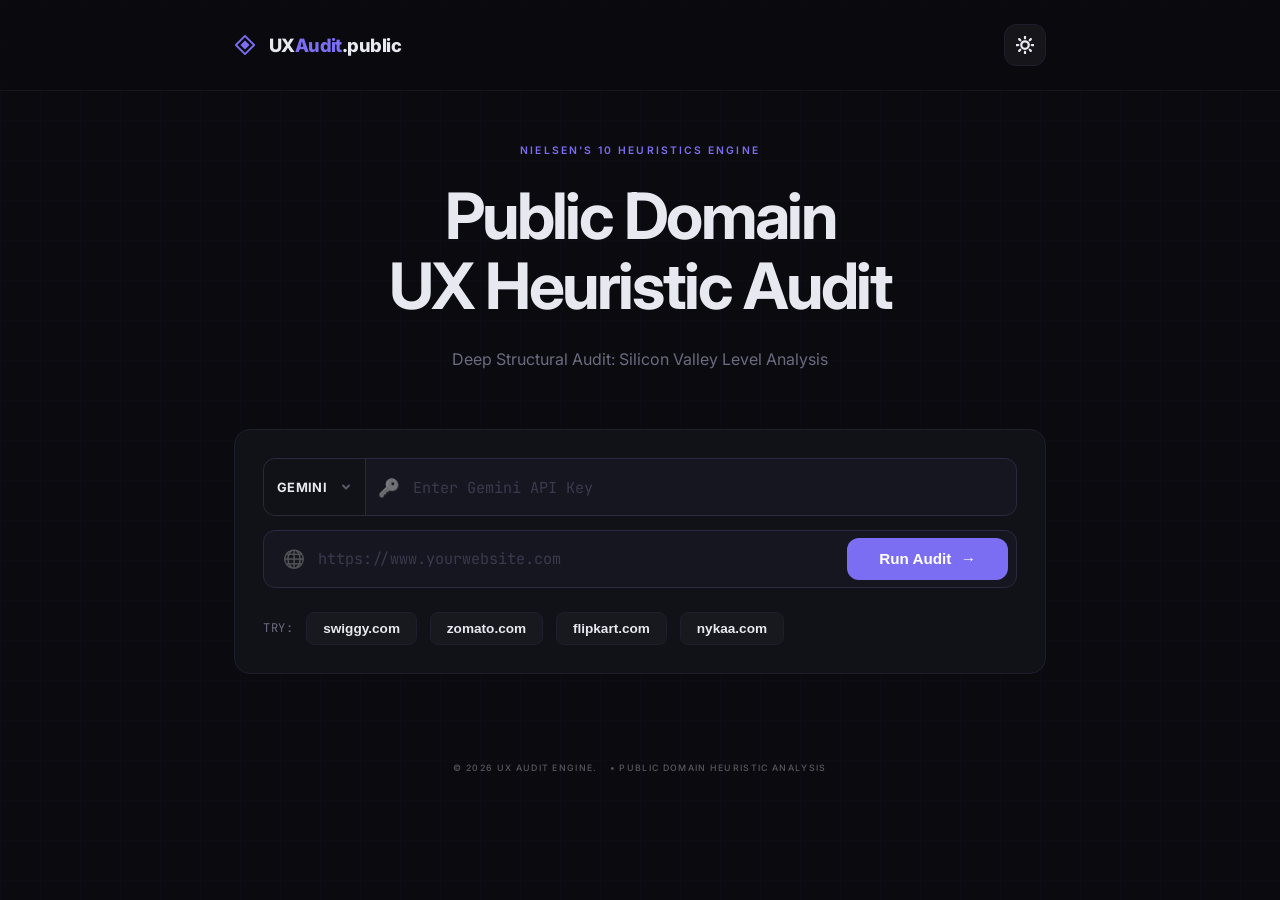
==== templates/index.html @ 3f96b0d3 "🚀 Initial Production Release: UX Audit Engine (Public Domain)" ====
<!DOCTYPE html>
<html lang="en">
<head>
  <meta charset="UTF-8" />
  <meta name="viewport" content="width=device-width, initial-scale=1.0"/>
  <title>UX Audit Engine — Public Domain Heuristic Evaluator</title>
  <meta name="description" content="AI-Powered UX Heuristic Audit. Deep structural analysis based on Nielsen's 10 Heuristics. Professional-grade insights for senior designers and product teams.">
  
  <!-- Social Media Previews (OpenGraph) -->
  <meta property="og:title" content="UX Audit AI — Professional Heuristic Evaluator">
  <meta property="og:description" content="Deep structural UX audits powered by vision AI. Transform your interface with Nielsen-based heuristic analysis.">
  <meta property="og:image" content="/static/screenshots/hero_preview.png">
  <meta property="og:type" content="website">

  <link rel="preconnect" href="https://fonts.googleapis.com"/>
  <link href="https://fonts.googleapis.com/css2?family=Inter:wght@300;400;500;600;700&family=JetBrains+Mono:wght@400;500&display=swap" rel="stylesheet"/>
  <link rel="stylesheet" href="/static/style.css"/>
  <link rel="icon" href="data:image/svg+xml,<svg xmlns=%22http://www.w3.org/2000/svg%22 viewBox=%220 0 100 100%22><text y=%22.9em%22 font-size=%2290%22>◈</text></svg>">
  <script>
    (function() {
      const saved = localStorage.getItem('ux-audit-theme') || 'dark';
      document.documentElement.setAttribute('data-theme', saved);
    })();
  </script>
</head>
<body>

  <!-- Background Grid -->
  <div class="bg-grid"></div>


  <!-- Header -->
  <header class="header">
    <div class="header-inner">
      <div class="logo">
        <svg class="logo-icon-svg" viewBox="0 0 24 24" fill="none" xmlns="http://www.w3.org/2000/svg">
          <path d="M12 2L22 12L12 22L2 12L12 2Z" stroke="currentColor" stroke-width="2" stroke-linejoin="round"/>
          <path d="M12 7L17 12L12 17L7 12L12 7Z" fill="currentColor"/>
        </svg>
        <span class="logo-text">UX<span class="accent">Audit</span>.public</span>
      </div>
      <div class="header-actions">
        <button class="theme-toggle" onclick="toggleTheme()" title="Toggle Theme">
          <!-- Sun Icon SVG -->
          <svg class="sun-icon" viewBox="0 0 24 24" fill="none" stroke="currentColor" stroke-width="3" stroke-linecap="round" stroke-linejoin="round"><circle cx="12" cy="12" r="5"/><line x1="12" y1="1" x2="12" y2="3"/><line x1="12" y1="21" x2="12" y2="23"/><line x1="4.22" y1="4.22" x2="5.64" y2="5.64"/><line x1="18.36" y1="18.36" x2="19.78" y2="19.78"/><line x1="1" y1="12" x2="3" y2="12"/><line x1="21" y1="12" x2="23" y2="12"/><line x1="4.22" y1="19.78" x2="5.64" y2="18.36"/><line x1="18.36" y1="5.64" x2="19.78" y2="4.22"/></svg>
          <!-- Moon Icon SVG -->
          <svg class="moon-icon" viewBox="0 0 24 24" fill="none" stroke="currentColor" stroke-width="3" stroke-linecap="round" stroke-linejoin="round"><path d="M21 12.79A9 9 0 1 1 11.21 3 7 7 0 0 0 21 12.79z"/></svg>
        </button>
      </div>
    </div>
  </header>

  <div class="shell">

    <!-- Hero -->
    <section class="hero">
      <p class="hero-label">NIELSEN'S 10 HEURISTICS ENGINE</p>
      <h1 class="hero-title">Public Domain<br/>UX Heuristic Audit</h1>
      <p class="hero-sub"><span>Deep Structural Audit:</span> <span>Silicon Valley Level Analysis</span></p>
    </section>

    <!-- Input Card -->
    <div class="card input-card" id="inputCard">
      <div class="input-stack">
        <div class="input-row">
          <div class="url-wrap model-api-row">
            <div class="model-selector-inner" onclick="openModelSheet()">
              <select id="providerSelect" class="provider-select" onchange="updatePlaceholder()">
                <option value="gemini" selected>Gemini</option>
                <option value="openai">GPT-4o</option>
                <option value="anthropic">Claude</option>
              </select>
            </div>
            <div class="input-group">
              <span class="url-prefix">🔑</span>
              <input
                id="apiKeyInput"
                type="password"
                placeholder="Enter Gemini API Key"
                autocomplete="off"
                spellcheck="false"
              />
            </div>
          </div>
        </div>
        <div class="input-row">
          <div class="url-wrap">
            <div class="input-group">
              <span class="url-prefix">🌐</span>
              <input
                id="urlInput"
                type="url"
                placeholder="https://www.yourwebsite.com"
                autocomplete="off"
                spellcheck="false"
              />
            </div>
            <button id="runBtn" onclick="handleAction()">
              <span id="btnText">Run Audit</span>
              <span id="btnArrow">→</span>
            </button>
          </div>
        </div>
      </div>
      <div class="url-examples">
        <span>Try:</span>
        <button class="ex-btn" onclick="fillUrl('https://www.swiggy.com')">swiggy.com</button>
        <button class="ex-btn" onclick="fillUrl('https://www.zomato.com')">zomato.com</button>
        <button class="ex-btn" onclick="fillUrl('https://www.flipkart.com')">flipkart.com</button>
        <button class="ex-btn" onclick="fillUrl('https://www.nykaa.com')">nykaa.com</button>
      </div>
    </div>

    <!-- Status / Progress Card (HUD) -->
    <div class="card status-card" id="statusCard" style="display:none;">
      <!-- Row 1: Header with Title and Controls -->
      <div class="status-header-row">
        <div class="status-header-left">
          <div class="status-dot"></div>
          <h2 class="status-main-title">Agentic Audit Pipeline</h2>
          <span class="status-brand-tag" id="statusBrand"></span>
        </div>
        <div class="status-header-right">
          <button id="viewVisionBtn" class="btn-portal-toggle" onclick="openPortal()" style="display: none;">View Vision</button>
          <button id="activeCancelBtn" class="btn-cancel" onclick="cancelAudit()">Cancel Audit</button>
        </div>
      </div>

      <!-- Mid-Section: Progress Bar Divider -->
      <div class="status-progress-divider">
        <div class="progress-bar-wrap">
          <div class="progress-bar" id="progressBar"></div>
        </div>
      </div>

      <!-- Row 2: Two Columns (Pipeline and Logs) -->
      <div class="status-split-row">
        <!-- Left Column: Pipeline -->
        <div class="pipeline-column">
          <div class="panel-label">AGENTIC PIPELINE</div>
          <div class="pipeline-list" id="pipelineList">
            <div class="pipeline-item" id="task-handshake">
              <div class="task-icon">◌</div>
              <div class="task-info">
                <span class="task-name">AI Handshake</span>
                <span class="task-status">Pending</span>
              </div>
            </div>
            <div class="pipeline-item" id="task-discovery">
              <div class="task-icon">◌</div>
              <div class="task-info">
                <span class="task-name">Visual Discovery</span>
                <span class="task-status">Pending</span>
              </div>
            </div>
            <div class="pipeline-item" id="task-synthesis">
              <div class="task-icon">◌</div>
              <div class="task-info">
                <span class="task-name">Imagery Synthesis</span>
                <span class="task-status">Pending</span>
              </div>
            </div>
            <div class="pipeline-item" id="task-intelligence">
              <div class="task-icon">◌</div>
              <div class="task-info">
                <span class="task-name">UX Intelligence</span>
                <span class="task-status">Pending</span>
              </div>
            </div>
            <div class="pipeline-item" id="task-report">
              <div class="task-icon">◌</div>
              <div class="task-info">
                <span class="task-name">Report Engine</span>
                <span class="task-status">Pending</span>
              </div>
            </div>
            <div class="pipeline-item" id="task-sync">
              <div class="task-icon">◌</div>
              <div class="task-info">
                <span class="task-name">Cloud Harmony</span>
                <span class="task-status">Pending</span>
              </div>
            </div>
          </div>
        </div>

        <!-- Right Column: Logs -->
        <div class="terminal-column">
          <div class="panel-label">AGENT LOG</div>
          <div class="terminal" id="terminal">
            <div class="terminal-line" id="statusMsg">Initializing Agent Systems...</div>
          </div>
        </div>
      </div>
    </div>

    <!-- Audit History Section -->
    <div class="card history-card" id="historyCard">
      <div class="history-header">
        <span class="history-title">RECENT AUDITS (<span id="historyCount">0</span>)</span>
        <div id="paginationContainer" class="pagination-wrap"></div>
      </div>
      <div class="history-list" id="historyList">
        <!-- Mocked items will go here -->
        <div class="history-empty">No previous audits found</div>
      </div>
    </div>

    <!-- Result Panel (hidden by default) -->
    <div id="resultPanel" style="display:none;">
      <div class="result-header">
        <h2>✅ Audit Complete</h2>
        <p id="resultSummary"></p>
      </div>
      <div class="result-grid" id="resultGrid"></div>
    </div>

    <!-- Error Panel -->
    <div class="card error-card" id="errorCard" style="display:none;">
      <span class="error-icon">⚠️</span>
      <p id="errorMsg"></p>
      <button onclick="resetUI()">Try Again</button>
    </div>

  </div><!-- /shell -->

  <!-- Modal System Overlays -->
  <div class="modal-overlay" id="modalOverlay" style="display:none;">
    
    <!-- Share Modal -->
    <div class="modal card" id="shareModal" style="display:none;">
      <div class="modal-close" onclick="closeModal()">×</div>
      <h3>Share Audit</h3>
      <p>Invite others to view this audit or copy the live link.</p>
      <div class="share-input-wrap">
        <input type="text" placeholder="Add people by email..." id="shareEmail">
        <button class="btn-primary" id="inviteBtn" onclick="sendInvite()">Invite</button>
      </div>
      <div class="share-actions">
        <button class="btn-outline" onclick="copyLink()">
          <span class="icon">🔗</span> Copy Link
        </button>
      </div>
    </div>

    <!-- Delete Confirmation Modal -->
    <div class="modal card" id="deleteModal" style="display:none;">
      <h3>Delete Audit?</h3>
      <p>This will permanently remove the audit data from your local system and Google Sheets sync. This action cannot be undone.</p>
      <div class="modal-footer">
        <button class="btn-text" onclick="closeModal()">Cancel</button>
        <button class="btn-danger" id="confirmDeleteBtn">Delete Permanently</button>
      </div>
    </div>

    <!-- Detail View Overlay -->
    <div class="modal detail-modal card" id="detailModal" style="display:none;">
      <div class="modal-close" onclick="closeModal()">×</div>
      <div class="detail-modal-header" id="detailModalHeader">
        <!-- Brand title and issue count badge go here -->
      </div>
      <div id="detailContent">
        <!-- Scrollable table content goes here -->
      </div>
    </div>

  </div><!-- /modalOverlay -->

  <!-- Live Viewport Portal (Draggable HUD) - MOVED OUTSIDE OVERLAY -->
  <div class="portal-viewport" id="viewportPortal" style="display:none;">
    <div class="portal-header" id="portalHeader">
      <div class="portal-title">
        <span class="portal-rec-dot"></span>
        LIVE AGENT VISION
      </div>
      <div class="portal-controls">
        <button class="portal-btn" onclick="closePortal()">×</button>
      </div>
    </div>
    <div class="portal-content" id="portalContent">
      <div id="agentCursor" class="portal-cursor" style="display:none;"></div>
      <img id="liveSnapshot" src="../static/live_audit.png" alt="Agent Vision">
      <div class="portal-overlay-text">SYNCHRONIZING WITH CLOUD...</div>
    </div>
  </div>

    <!-- API Error Modal (Gemini Style) -->
    <div id="apiErrorModal" class="modal-overlay" style="display: none;">
      <div class="modal gemini-modal">
        <div class="gemini-glow"></div>
        <div class="modal-close" onclick="closeApiError()">&times;</div>
        <div class="modal-body" style="text-align: center; position: relative; z-index: 2;">
          <div class="api-icon-wrap">🔑</div>
          <h3 id="apiErrorTitle" style="color: #fff; margin-bottom: 0.5rem;">API Key Issue</h3>
          <p id="apiErrorMsg" style="color: rgba(255,255,255,0.7); font-size: 0.9rem; line-height: 1.6;">A valid Gemini API Key is required to power the heuristic engine. Please check your key or provide a new one.</p>
          <div class="modal-footer" style="justify-content: center; gap: 1rem; margin-top: 2rem;">
            <a href="https://aistudio.google.com/app/apikey" target="_blank" class="btn-outline">Get Free Key</a>
            <button class="btn-primary" onclick="closeApiError()">Try Again</button>
          </div>
        </div>
      </div>
    </div>

    <!-- Success Modal (Bottom Sheet on Mobile) -->
    <div id="successModal" class="bottom-sheet-overlay" onclick="closeSuccessModal()">
      <div class="bottom-sheet" onclick="event.stopPropagation()" style="text-align: center;">
        <div class="sheet-handle"></div>
        <div style="font-size:4rem; margin-bottom:1rem; animation: scaleIn 0.5s ease;">✅</div>
        <h2 id="successTitle" style="margin-bottom: 0.5rem; color: #fff;">Success!</h2>
        <p id="successMsg" style="color:var(--text-dim); margin-bottom:2rem;"></p>
        <button class="btn-primary" onclick="closeSuccessModal()" style="width: 100%; height: 52px; border-radius: 14px; font-weight: 700;">Great!</button>
      </div>
    </div>

    <!-- Model Selection Bottom Sheet (Mobile Only) -->
    <div id="modelBottomSheet" class="bottom-sheet-overlay" onclick="closeModelSheet()">
      <div class="bottom-sheet" onclick="event.stopPropagation()">
        <div class="sheet-handle"></div>
        <div class="sheet-header">
          <h3>Select AI Model</h3>
          <p>Choose the intelligence engine for your audit</p>
        </div>
        <div class="sheet-options">
          <div class="sheet-option active" data-value="gemini" onclick="selectModel('gemini')">
            <div class="option-info">
              <span class="option-name">Gemini 1.5 Pro</span>
              <span class="option-desc">Google's most capable vision model</span>
            </div>
            <div class="option-check">✓</div>
          </div>
          <div class="sheet-option" data-value="openai" onclick="selectModel('openai')">
            <div class="option-info">
              <span class="option-name">GPT-4o</span>
              <span class="option-desc">High-speed multimodal intelligence</span>
            </div>
            <div class="option-check"></div>
          </div>
          <div class="sheet-option" data-value="anthropic" onclick="selectModel('anthropic')">
            <div class="option-info">
              <span class="option-name">Claude 3.5 Sonnet</span>
              <span class="option-desc">Nuanced reasoning and high accuracy</span>
            </div>
            <div class="option-check"></div>
          </div>
        </div>
      </div>
    </div>

    <div id="toast" class="toast-notification" style="display:none;"></div>

    <footer class="main-footer">
      <div class="footer-badge">
        <span class="badge">© 2026 UX AUDIT ENGINE. <span class="footer-extra">• PUBLIC DOMAIN HEURISTIC ANALYSIS</span></span>
      </div>
    </footer>

    <script src="../static/main.js"></script>
</body>
</html>
---- static/style.css ----
/* ────────────────────────────────────────────
   UX Audit AI — Premium Dark UI
   ──────────────────────────────────────────── */

*, *::before, *::after { box-sizing: border-box; margin: 0; padding: 0; }

:root {
  --bg:        #0a0a0f;
  --bg-card:   #111118;
  --bg-sec:    #161620;
  --border:    #1e1e2e;
  --border-hi: #2a2a3e;
  --accent:    #7c6ef2;
  --accent2:   #5b8cf7;
  --green:     #22c55e;
  --red:       #ef4444;
  --yellow:    #f59e0b;
  --text:      #e8e8f0;
  --text-dim:  #6b6b80;
  --text-faint:#3a3a4e;
  --mono:      'JetBrains Mono', monospace;
  --sans:      'Inter', sans-serif;
  --transition: 0.3s cubic-bezier(0.4, 0, 0.2, 1);

  /* Table Variables - Dark Theme (Default) */
  --table-text:        var(--text);
  --table-text-dim:    rgba(255, 255, 255, 0.6);
  --table-row-odd:      transparent;
  --table-row-even:     rgba(255, 255, 255, 0.02);
  --table-bg:          #08080d;
  --table-header-bg:   var(--bg-sec);
  --table-header-text: var(--text-dim);
  --table-border:      var(--border);
  --table-select-bg:   #0d0d12;
  --table-select-text: #ffffff;
  --table-select-border:var(--border-hi);
  --table-rec-text:    var(--accent2);
  --tag-heuristic-text:#ffffff;
  --bg-terminal:       #0a0a0f;
  --text-terminal:     var(--text);
  --bg-pipeline:       rgba(15, 15, 25, 0.4);
  --bg-pipeline-item:  rgba(255, 255, 255, 0.03);
}

[data-theme="light"] {
  --bg:        #f3f4f6; /* Soft light grey background */
  --bg-card:   #ffffff;
  --bg-sec:    #f5f7fa;
  --border:    #e5e7eb;
  --border-hi: #d1d5db;
  --text:      #111827;
  --text-dim:  #4b5563;
  --text-faint:#9ca3af;
  --accent:    #6366f1;
  --accent2:   #3b82f6;

  /* Table Variables - Light Theme */
  --table-text:        #111827;
  --table-text-dim:    #4b5563; /* 70% Grey */
  --table-row-odd:      #ffffff;
  --table-row-even:     #f9fafb;
  --table-bg:          #ffffff;
  --table-header-bg:   #f3f4f6;
  --table-header-text: #374151;
  --table-border:      #e5e7eb;
  --table-select-bg:   #ffffff;
  --table-select-text: #111827;
  --table-select-border:#d1d5db;
  --table-rec-text:    var(--accent); /* Vibrant blue-purple on white */
  --tag-heuristic-text:var(--red);
  --bg-terminal:       #ffffff;
  --text-terminal:     #000000;
  --bg-pipeline:       #ffffff;
  --bg-pipeline-item:  #f9fafb;
  --text-hi:           #000000;
  --text-footer:       #000000;
}

[data-theme="light"] .status-card {
  background: #ffffff;
  border: 1px solid rgba(0, 0, 0, 0.08); /* Subtle border for definition */
  box-shadow: 0 10px 30px rgba(0,0,0,0.05);
}

[data-theme="light"] .btn-portal-toggle {
  background: rgba(99, 102, 241, 0.05);
  color: #6366f1;
  border-color: rgba(99, 102, 241, 0.2);
}

[data-theme="light"] #activeCancelBtn {
  background: rgba(239, 68, 68, 0.05);
  color: #ef4444;
  border-color: rgba(239, 68, 68, 0.2);
}

[data-theme="light"] .terminal-line {
  color: #374151;
}

[data-theme="light"] .ex-btn:hover {
  background: rgba(99, 102, 241, 0.1);
  color: #6366f1; /* Vibrant accent color on hover */
}

[data-theme="light"] .theme-toggle {
  color: #000000 !important;
}


html { scroll-behavior: smooth; }

body {
  background: var(--bg);
  color: var(--text);
  font-family: var(--sans);
  min-height: 100vh;
  overflow-x: hidden;
  transition: background var(--transition), color var(--transition);
}

/* Background grid */
.bg-grid {
  position: fixed; inset: 0; z-index: 0;
  background-image:
    linear-gradient(rgba(124,110,242,0.03) 1px, transparent 1px),
    linear-gradient(90deg, rgba(124,110,242,0.03) 1px, transparent 1px);
  background-size: 40px 40px;
  pointer-events: none;
}

.shell {
  position: relative; z-index: 1;
  max-width: 860px;
  margin: 0 auto;
  padding: 6rem 1.5rem 2rem; /* Increased top padding for fixed header */
}

/* ── Header ── */
.header {
  position: fixed;
  top: 0;
  left: 0;
  width: 100%;
  z-index: 1000;
  background: rgba(10, 10, 15, 0.7); /* Dark semi-transparent */
  backdrop-filter: blur(12px);
  -webkit-backdrop-filter: blur(12px);
  border-bottom: 1px solid rgba(255, 255, 255, 0.05);
  transition: all 0.3s ease;
}

[data-theme="light"] .header {
  background: rgba(243, 244, 246, 0.8);
  border-bottom: 1px solid rgba(0, 0, 0, 0.05);
}

.header-inner {
  max-width: 860px;
  margin: 0 auto;
  padding: 1.5rem 1.5rem;
  display: flex;
  justify-content: space-between;
  align-items: center;
}

.header-actions {
  display: flex;
  align-items: center;
  gap: 1rem;
}
.logo { display: flex; align-items: center; gap: 0.8rem; }
.logo-icon-svg { width: 22px; height: 22px; color: var(--accent); flex-shrink: 0; }
.logo-text { font-size: 1.15rem; font-weight: 800; letter-spacing: -0.03em; color: var(--text); }
.logo-text .accent { color: var(--accent); }
.badge {
  font-size: 0.72rem; font-weight: 500;
  letter-spacing: 0.05em; text-transform: uppercase;
  color: var(--text-dim);
  border: 1px solid var(--border-hi);
  padding: 0 1.2rem; border-radius: 100px;
  display: flex; align-items: center; gap: 0.75rem;
  background: var(--bg-card);
  height: 42px; /* Standardized height */
  transition: all var(--transition);
}

.main-footer {
  margin-top: 2rem;
  padding-bottom: 2rem;
  display: flex;
  justify-content: center;
  text-align: center;
}

.footer-badge .badge {
  font-size: 0.55rem;
  font-weight: 500;
  letter-spacing: 0.15em;
  text-transform: uppercase;
  color: var(--text);
  transition: all var(--transition);
  cursor: default;
  opacity: 0.35;
  /* Resetting badge-pill styles */
  background: none;
  border: none;
  padding: 0;
  height: auto;
  border-radius: 0;
}

.footer-badge .badge:hover {
  color: var(--accent);
}

/* ── Theme Toggle ── */
.theme-toggle {
  background: rgba(255, 255, 255, 0.05);
  border: 1px solid var(--border);
  color: var(--text);
  width: 42px; height: 42px;
  display: flex; align-items: center; justify-content: center;
  border-radius: 12px; cursor: pointer;
  transition: all var(--transition);
}

[data-theme="light"] .theme-toggle {
  background: #ffffff;
  border-color: rgba(0, 0, 0, 0.1);
  color: #000000;
  box-shadow: 0 2px 10px rgba(0,0,0,0.05);
}

.theme-toggle svg { width: 18px; height: 18px; stroke-linecap: round; stroke-linejoin: round; }
.theme-toggle:hover { 
  border-color: var(--accent); 
  background: rgba(124, 110, 242, 0.05);
  color: var(--accent);
  transform: translateY(-2px);
}
[data-theme="light"] .sun-icon { display: none; }
[data-theme="dark"] .moon-icon { display: none; }

/* ── Hero ── */
.hero { text-align: center; padding: 3rem 0 3.5rem; }
.hero-label {
  font-size: 0.65rem; font-weight: 600; letter-spacing: 0.2em;
  color: var(--accent); text-transform: uppercase; margin-bottom: 1.5rem;
}
.hero-title {
  font-size: clamp(2.5rem, 6vw, 4rem);
  font-weight: 700; letter-spacing: -0.04em; line-height: 1.1;
  margin-bottom: 1.5rem;
}
.hero-sub {
  font-size: 1rem; color: var(--text-dim); line-height: 1.7;
  max-width: 540px; margin: 0 auto;
}
.hero-sub span { display: inline; }

/* ── Cards ── */
.card {
  background: var(--bg-card);
  border: 1px solid var(--border);
  border-radius: 16px;
  padding: 1.75rem;
  margin-bottom: 1.5rem;
  transition: border-color 0.3s;
}
.card:hover { border-color: var(--border-hi); }

/* ── Input Card ── */
.input-stack { display: flex; flex-direction: column; gap: 0.85rem; }
.input-row { display: flex; gap: 0.75rem; align-items: stretch; }
.url-wrap {
  flex: 1; display: flex; align-items: center;
  background: var(--bg-sec); border: 1px solid var(--border-hi);
  border-radius: 12px; padding: 0 1.2rem; gap: 0.8rem;
  transition: all var(--transition);
}
.input-group {
  display: flex;
  align-items: center;
  flex: 1;
  gap: 0.8rem;
}
.url-wrap:focus-within { border-color: var(--accent); background: var(--bg-card); box-shadow: 0 0 0 4px rgba(124, 110, 242, 0.1); }
.url-prefix { font-size: 1.1rem; filter: grayscale(1) opacity(0.5); }
.url-wrap:focus-within .url-prefix { filter: none; opacity: 1; }

.model-selector-inner {
  background: var(--bg-card);
  padding: 0 0.8rem;
  border-right: 1px solid var(--border-hi);
  border-radius: 12px 0 0 12px;
  display: flex;
  align-items: center;
  height: 100%;
}
.url-wrap.model-api-row { padding-left: 0; }
.url-wrap:not(.model-api-row) { padding-right: 0.5rem; }

#runBtn {
  padding: 0 1.5rem;
  height: 42px;
  border-radius: 8px;
}

#urlInput, #apiKeyInput {
  flex: 1; background: transparent; border: none; outline: none;
  color: var(--text); font-family: var(--mono); font-size: 0.95rem;
  padding: 1.1rem 0;
}
#urlInput::placeholder, #apiKeyInput::placeholder { color: var(--text-faint); }

#urlInput {
  flex: 1;
  min-width: 0; /* Allow shrinking if needed */
}

#runBtn {
  background: var(--accent); color: #fff;
  border: none; border-radius: 12px;
  padding: 0 2rem; font-size: 0.95rem; font-weight: 600;
  cursor: pointer; display: flex; align-items: center; gap: 0.6rem;
  transition: all var(--transition); white-space: nowrap;
  flex-shrink: 0;
}
#runBtn:hover { background: #6a5de0; transform: translateY(-1px); box-shadow: 0 4px 15px rgba(124, 110, 242, 0.3); }
#runBtn:active { transform: translateY(0); }
#runBtn:disabled { background: var(--border-hi); color: var(--text-dim); cursor: not-allowed; transform: none; box-shadow: none; }

/* ── Quick Presets ── */
.url-examples { 
  margin-top: 1.5rem; 
  display: flex; 
  align-items: center; 
  gap: 0.8rem; 
  flex-wrap: wrap; 
  position: relative; 
  z-index: 10;
}
.url-examples > span { font-size: 0.75rem; color: var(--text-dim); font-family: var(--mono); text-transform: uppercase; letter-spacing: 0.05em; }
.ex-btn {
  background: rgba(255, 255, 255, 0.03);
  border: 1px solid var(--border);
  color: var(--text-mid);
  padding: 0.5rem 1rem;
  border-radius: 8px;
  font-size: 0.85rem;
  font-weight: 600;
  cursor: pointer;
  transition: all 0.2s cubic-bezier(0.4, 0, 0.2, 1);
}
.ex-btn:hover {
  background: rgba(124, 110, 242, 0.1);
  border-color: var(--accent);
  color: #fff;
  transform: translateY(-1px);
}
.ex-btn:active { transform: translateY(0); }


/* ── Provider Select & Remember Me ── */
.provider-select {
  background: transparent;
  border: none;
  color: var(--text);
  font-family: var(--sans);
  font-size: 0.8rem;
  font-weight: 700;
  text-transform: uppercase;
  letter-spacing: 0.03em;
  cursor: pointer;
  outline: none;
  appearance: none;
  background-image: url("data:image/svg+xml,%3Csvg xmlns='http://www.w3.org/2000/svg' width='12' height='12' viewBox='0 0 24 24' fill='none' stroke='rgba(107, 107, 128, 0.8)' stroke-width='4' stroke-linecap='round' stroke-linejoin='round'%3E%3Cpath d='m6 9 6 6 6-6'/%3E%3C/svg%3E");
  background-repeat: no-repeat;
  background-position: right 0 center;
  padding-right: 16px;
  min-width: 75px;
}
.provider-select option {
  background: var(--bg-card);
  color: var(--text);
  padding: 10px;
}
.remember-wrap:hover {
  color: var(--text) !important;
}
.remember-wrap input[type="checkbox"] {
  cursor: pointer;
}

.status-card {
  position: relative; /* Base for absolute tag */
  padding: 1.5rem 2.5rem;
  background: rgba(255, 255, 255, 0.02);
  border: 1px solid rgba(255, 255, 255, 0.1);
  border-radius: 24px;
  backdrop-filter: blur(10px);
  margin-top: 1.5rem;
  display: flex;
  flex-direction: column;
  gap: 0.75rem;
  animation: fadeUp 0.6s ease forwards;
}

/* Row 1: Header (Title Left, Buttons Right) */
.status-header-row {
  display: flex;
  justify-content: space-between;
  align-items: center;
  width: 100%;
}

.status-header-left {
  display: flex;
  align-items: center;
  gap: 1.25rem;
}

.status-dot {
  width: 10px;
  height: 10px;
  background: var(--accent);
  border-radius: 50%;
  box-shadow: 0 0 15px var(--accent-glow);
  animation: pulse-glow 1.5s infinite;
}

.status-main-title {
  font-size: 1.35rem;
  font-weight: 700;
  color: var(--text-hi);
  letter-spacing: -0.02em;
  margin: 0;
}

.status-brand-tag {
  font-family: var(--mono);
  font-size: 0.75rem;
  font-weight: 600;
  color: var(--accent);
  background: rgba(124, 110, 242, 0.08);
  padding: 0.2rem 0.6rem;
  border-radius: 6px;
  border: 1px solid rgba(124, 110, 242, 0.2);
  margin-left: 0.5rem; /* Space beside title */
}

.status-header-right {
  display: flex;
  align-items: center;
  gap: 1rem;
}

.btn-portal-toggle {
  background: rgba(124, 110, 242, 0.15);
  border: 1px solid var(--accent);
  color: #fff;
  padding: 0.5rem 1rem;
  border-radius: 8px;
  font-size: 0.7rem;
  font-weight: 700;
  cursor: pointer;
  transition: all 0.3s;
}

.btn-cancel {
  background: rgba(239, 68, 68, 0.1);
  border: 1px solid rgba(239, 68, 68, 0.2);
  color: #ef4444;
  padding: 0.5rem 1rem;
  border-radius: 8px;
  font-size: 0.7rem;
  font-weight: 700;
  cursor: pointer;
}

/* Progress Bar Divider */
.status-progress-divider {
  margin: 0; /* Minimized margin */
}

.progress-bar-wrap {
  height: 4px;
  background: rgba(255, 255, 255, 0.05);
  border-radius: 100px;
  overflow: hidden;
}

.progress-bar {
  height: 100%; width: 0%;
  background: linear-gradient(90deg, var(--accent), var(--accent2));
  transition: width 0.8s cubic-bezier(0.4, 0, 0.2, 1);
  box-shadow: 0 0 10px var(--accent-glow);
}

/* Row 2: Split Columns */
.status-split-row {
  display: grid;
  grid-template-columns: 340px 1fr;
  gap: 1.5rem; /* Reduced from 2.5rem */
  width: 100%;
}

.panel-label {
  font-size: 0.65rem;
  font-weight: 700;
  color: var(--text-dim);
  text-transform: uppercase;
  letter-spacing: 0.15em;
  margin-bottom: 0.75rem; /* Reduced from 1rem */
  opacity: 0.8;
}

.pipeline-list {
  background: rgba(0, 0, 0, 0.2);
  border: 1px solid rgba(255, 255, 255, 0.08);
  border-radius: 16px;
  padding: 1rem;
  display: flex;
  flex-direction: column;
  gap: 0.5rem; /* Reduced from 0.75rem */
  max-height: 200px; /* Adjusted to fit 3 tighter items */
  overflow-y: auto;
  scrollbar-width: thin;
  scrollbar-color: var(--accent) rgba(255,255,255,0.05);
}

.pipeline-list::-webkit-scrollbar {
  width: 4px;
}

.pipeline-list::-webkit-scrollbar-thumb {
  background: var(--accent);
  border-radius: 10px;
}

.pipeline-item {
  display: flex;
  align-items: center;
  gap: 1rem;
  padding: 0.75rem 1.25rem;
  border-radius: 12px;
  background: rgba(255, 255, 255, 0.03);
  border: 1px solid transparent;
}

.pipeline-item.active {
  background: rgba(124, 110, 242, 0.1);
  border-color: rgba(124, 110, 242, 0.3);
}

.terminal {
  background: var(--bg-terminal);
  border: 1px solid var(--border);
  border-radius: 16px;
  padding: 1.5rem;
  height: 400px;
  overflow-y: auto;
  font-family: var(--mono);
  font-size: 0.8rem;
  color: var(--text-dim);
}

/* ── Dynamic Action Button ── */
#runBtn.btn-running {
  background: rgba(239, 68, 68, 0.1) !important;
  border: 1px solid rgba(239, 68, 68, 0.2) !important; /* 20% Translucent Border */
  color: #ef4444 !important;
  box-shadow: 0 0 15px rgba(239, 68, 68, 0.1);
}

#runBtn.btn-running:hover {
  background: #ef4444 !important;
  color: #fff !important;
}

#runBtn span { pointer-events: none; }

.status-header {
  display: flex; align-items: center; gap: 0.75rem;
  margin-bottom: 1rem;
}
.status-dot {
  width: 8px; height: 8px; border-radius: 50%;
  background: var(--accent);
  animation: pulse 1.2s ease-in-out infinite;
}
@keyframes pulse {
  0%, 100% { opacity: 1; transform: scale(1); }
  50%       { opacity: 0.4; transform: scale(0.8); }
}
.status-label { font-size: 0.65rem; font-weight: 600; letter-spacing: 0.15em; color: var(--text-dim); text-transform: uppercase; }
.status-brand { margin-left: auto; font-size: 0.8rem; font-weight: 600; color: var(--accent); font-family: var(--mono); }


.terminal-line::before { content: '▸ '; opacity: 0.5; }

.progress-bar-wrap {
  margin-top: 1rem; height: 3px; background: var(--border);
  border-radius: 100px; overflow: hidden;
}
.progress-bar {
  height: 100%; width: 0%;
  background: linear-gradient(90deg, var(--accent), var(--accent2));
  border-radius: 100px;
  transition: width 0.8s ease;
  animation: shimmer 2s linear infinite;
}
@keyframes shimmer {
  0%   { filter: brightness(1); }
  50%  { filter: brightness(1.3); }
  100% { filter: brightness(1); }
}

/* ── Result Panel ── */
.result-header { text-align: center; padding: 2rem 0 1rem; }
.result-header h2 { font-size: 1.5rem; margin-bottom: 0.5rem; }
.result-header p { color: var(--text-dim); font-size: 0.9rem; }

.result-grid { display: grid; gap: 1rem; }

.issue-card {
  background: var(--bg-card); border: 1px solid var(--border);
  border-radius: 12px; padding: 1.25rem 1.5rem;
  border-left: 3px solid var(--accent);
  transition: transform 0.2s, border-color 0.2s;
  animation: fadeUp 0.4s ease forwards;
}
.issue-card:hover { transform: translateY(-2px); border-color: var(--border-hi); }

@keyframes fadeUp {
  from { opacity: 0; transform: translateY(12px); }
  to   { opacity: 1; transform: translateY(0); }
}

.issue-meta {
  display: flex; align-items: center; gap: 0.5rem;
  flex-wrap: wrap; margin-bottom: 0.75rem;
}
.issue-page { font-family: var(--mono); font-size: 0.7rem; color: var(--text-dim); }
.tag {
  display: inline-block;
  text-align: left;
  font-size: 0.65rem; font-weight: 600; letter-spacing: 0.05em;
  padding: 0.4rem 0.6rem; border-radius: 4px; text-transform: uppercase;
}
.tag-heuristic { background: rgba(239, 68, 68, 0.25); color: var(--tag-heuristic-text); font-weight: 700; }
.tag-high      { background: #2d0f0f; color: var(--red); }
.tag-medium    { background: #2d1f00; color: var(--yellow); }
.tag-low       { background: #0f2d1a; color: var(--green); }
.tag-sev       { background: var(--bg-sec); color: var(--text-dim); border: 1px solid var(--border-hi); }

.issue-title { font-size: 0.95rem; font-weight: 600; margin-bottom: 0.5rem; }
.issue-desc  { font-size: 0.85rem; color: var(--text-dim); line-height: 1.6; margin-bottom: 0.75rem; }
.issue-rec {
  font-size: 0.8rem; color: var(--accent2);
  background: #0d1829; border: 1px solid #1a2a45;
  border-radius: 6px; padding: 0.6rem 0.9rem; line-height: 1.5;
}
.issue-rec::before { content: '💡 Fix: '; font-weight: 600; }

/* ── Error Card ── */
.error-card {
  display: flex; flex-direction: column; align-items: center;
  gap: 1rem; text-align: center;
  border-color: #2d0f0f;
}
.error-icon { font-size: 2rem; }
.error-card p { color: var(--text-dim); font-size: 0.9rem; line-height: 1.6; }
.error-card button {
  background: none; border: 1px solid var(--border-hi);
  color: var(--text); padding: 0.6rem 1.5rem; border-radius: 8px;
  cursor: pointer; font-size: 0.85rem; font-family: var(--sans);
  transition: all 0.2s;
}
.error-card button:hover { border-color: var(--accent); color: var(--accent); }

/* ── History Card ── */
.history-card { padding: 1.25rem 1.75rem; }
.history-header { display: flex; justify-content: space-between; align-items: center; margin-bottom: 1.25rem; }
.history-title { font-size: 0.65rem; font-weight: 600; letter-spacing: 0.15em; color: var(--text-dim); }
#historyCount { 
  color: var(--accent); 
  font-family: var(--mono); 
  font-weight: 700;
}

.history-list { display: flex; flex-direction: column; gap: 0.75rem; }
.history-empty { text-align: center; padding: 2rem; color: var(--text-faint); font-size: 0.85rem; border: 1px dashed var(--border); border-radius: 8px; }

.history-item {
  display: flex; align-items: center; justify-content: space-between;
  background: var(--bg-sec); border: 1px solid transparent; /* Removed visible border */
  padding: 1rem 1.5rem; border-radius: 12px;
  transition: all 0.2s; gap: 1rem;
}
.history-item:hover { border-color: var(--border-hi); background: #1a1a26; }
[data-theme="light"] .history-item:hover { background: #f0f0f5; }

.history-main { display: flex; align-items: center; gap: 1rem; }
.brand-logo-wrap {
  width: 35px; height: 35px; border-radius: 4px; /* 4px Radius & 20% Smaller */
  background: #fff; overflow: hidden;
  display: flex; align-items: center; justify-content: center;
  box-shadow: 0 4px 12px rgba(0,0,0,0.3);
  padding: 3px;
  border: 1px solid rgba(255,255,255,0.1);
}
[data-theme="light"] .brand-logo-wrap {
  box-shadow: none;
  border-color: var(--border);
}
.brand-logo-img { width: 100%; height: 100%; object-fit: contain; }

.history-info { display: flex; flex-direction: column; gap: 0.2rem; }
.history-brand { 
  font-size: 1rem; 
  font-weight: 600; 
  color: var(--text); 
  display: flex; 
  align-items: center; 
}
.history-meta { font-size: 0.75rem; color: var(--text-dim); font-family: var(--mono); }


/* ── Action Buttons Reorder ── */
.history-actions { display: flex; gap: 0.6rem; align-items: center; }

/* 2D White Icon Buttons */
.history-btn-2d {
  background: transparent; border: 1px solid rgba(255,255,255,0.15);
  color: #fff; width: 36px; height: 36px;
  display: flex; align-items: center; justify-content: center;
  border-radius: 8px; cursor: pointer; font-size: 1rem;
  transition: all 0.2s;
  opacity: 0.7; /* Muted State */
}
[data-theme="light"] .history-btn-2d {
  color: var(--text-dim);
  border-color: var(--border-hi);
}
.history-btn-2d:hover { opacity: 1; background: rgba(255,255,255,0.1); border-color: rgba(255,255,255,0.4); }
[data-theme="light"] .history-btn-2d:hover { background: rgba(0,0,0,0.05); }
.history-btn-2d.btn-delete:hover { border-color: var(--red); color: var(--red); background: #2d0f0f; }
[data-theme="light"] .history-btn-2d.btn-delete:hover { background: #fee2e2; }

.history-btn-2d.btn-share:hover { border-color: var(--accent2); color: var(--accent2); background: rgba(59, 130, 246, 0.1); }
[data-theme="light"] .history-btn-2d.btn-share:hover { background: #e0e7ff; }

.btn-view-report {
  order: 3; /* Push to the right */
  background: var(--bg-card); border: 1px solid var(--border-hi);
  color: var(--accent); padding: 0.6rem 1.25rem;
  display: flex; align-items: center; gap: 0.5rem;
  border-radius: 8px; cursor: pointer; font-size: 0.85rem; font-weight: 600;
  transition: all 0.2s;
}
.btn-view-report:hover { background: var(--bg-sec); border-color: var(--accent); color: #fff; }
[data-theme="light"] .btn-view-report:hover { color: var(--accent); }

/* ── Pagination ── */
.pagination-wrap {
  display: flex; justify-content: center; align-items: center;
  gap: 0.35rem;
  position: relative; z-index: 5;
}
.page-btn {
  background: var(--bg-sec); 
  border: 1px solid var(--border);
  color: var(--text-dim); 
  width: 26px; height: 26px;
  display: flex; align-items: center; justify-content: center;
  border-radius: 4px; cursor: pointer; font-size: 0.75rem;
  transition: all 0.2s ease;
  font-family: var(--mono);
}
.page-btn:hover:not(:disabled) { 
  background: var(--bg-card); 
  border-color: var(--border-hi); 
  color: var(--text); 
}
.page-btn.active { 
  background: var(--bg-card); 
  color: var(--accent); 
  border-color: var(--accent); 
  font-weight: 700;
}
.page-btn:disabled { 
  opacity: 0.2; 
  cursor: not-allowed; 
}

.history-card { 
  max-height: 380px; /* Adapts to item count naturally but caps at previous fixed limit */
  overflow: hidden;
  display: flex; 
  flex-direction: column; 
}
.history-list { 
  flex: 1; 
  overflow-y: auto; 
  padding-right: 0.5rem;
  min-height: 0; /* Keep flex context scrolling */
}

.issue-badge-count {
  font-size: 0.62rem; 
  font-weight: 700; 
  color: #fff;
  background: linear-gradient(135deg, #d32f2f, #b71c1c);
  padding: 0.15rem 0.5rem; 
  border-radius: 4px;
  margin-left: 0.6rem;
  text-transform: uppercase;
  letter-spacing: 0.05em;
  box-shadow: 0 2px 8px rgba(183, 28, 28, 0.2);
}

/* ── Table & Editorial Refinements ── */
.audit-table td {
  padding: 1.25rem 1rem; border-bottom: 1px solid var(--table-border);
  line-height: 1.5; color: var(--table-text);
  font-size: 0.85rem;
}

.audit-table tr:nth-child(odd) {
  background: var(--table-row-odd);
}

.audit-table tr:nth-child(even) {
  background: var(--table-row-even);
}

.audit-table th {
  background: var(--table-header-bg); color: var(--table-header-text);
  text-align: left; padding: 1.25rem 1rem; font-weight: 600;
  text-transform: uppercase; font-size: 0.72rem; letter-spacing: 0.12em;
  border-bottom: 2px solid var(--table-border);
  position: sticky; top: -1px;
  z-index: 10;
}

.audit-select {
  background: var(--table-select-bg); color: var(--table-select-text);
  border: 1px solid var(--table-select-border); border-radius: 8px;
  padding: 0.5rem 0.75rem; font-size: 0.8rem; font-family: var(--sans);
  outline: none; cursor: pointer; transition: all 0.2s;
  width: 100%; display: block;
  text-align: center; text-align-last: center;
}
.audit-select:hover { border-color: var(--accent); }

/* Screenshots */
.screenshot-thumb-wrap {
  width: 80px; height: 50px; border-radius: 6px;
  background: #f3f4f6; border: 1px solid #e5e7eb;
  overflow: hidden; cursor: pointer;
  transition: transform 0.2s;
}
.screenshot-thumb-wrap:hover { transform: scale(1.05); border-color: var(--accent); }
.screenshot-img { width: 100%; height: 100%; object-fit: cover; }

/* Editorial Badge Styles */
.badge-red { background: #a82020 !important; color: #fff !important; font-weight: 700 !important; }

/* ── Cancel Button ── */
.cancel-btn {
  margin-left: auto;
  background: transparent; border: 1px solid #3d1a1a;
  color: #ff6b6b; font-size: 0.75rem; font-weight: 600;
  padding: 0.4rem 0.9rem; border-radius: 8px;
  cursor: pointer; transition: all 0.2s;
}
.cancel-btn:hover { background: #2d0f0f; border-color: var(--red); }

/* ── Responsive Table ── */
.table-wrap {
  width: 100%; overflow-x: auto; 
  background: var(--table-bg); 
  border: 1px solid var(--table-border);
  border-radius: 12px; margin-top: 1rem;
  box-shadow: 0 10px 30px rgba(0,0,0,0.1);
}
.audit-table {
  width: 100%; border-collapse: collapse; min-width: 1200px;
  font-size: 0.85rem;
}
.audit-table tr:hover td { background: var(--table-row-even); }

/* ── Modals ── */
.modal-overlay {
  position: fixed; inset: 0; z-index: 1000;
  background: rgba(0,0,0,0.9);
  backdrop-filter: blur(16px);
  display: flex; align-items: center; justify-content: center;
  padding: 2rem;
  animation: fadeIn 0.3s ease;
}
@keyframes fadeIn { from { opacity: 0; } to { opacity: 1; } }

.modal {
  position: relative;
  max-width: 520px; width: 100%;
  padding: 2.5rem;
  border-color: var(--border-hi);
  box-shadow: 0 24px 64px rgba(0,0,0,0.6);
  transform: scale(1);
  animation: modalIn 0.3s cubic-bezier(0.34, 1.56, 0.64, 1);
  border-radius: 20px;
}
.modal.detail-modal {
  max-width: 1400px; width: 95vw;
  max-height: 90vh; display: flex; flex-direction: column;
  padding: 0; /* Remove internal padding to allow full-width scroll */
  overflow: hidden;
}
.detail-modal-header {
  padding: 2.5rem 3rem 1.5rem;
  border-bottom: 1px solid var(--border);
  background: var(--bg-card);
  z-index: 20;
}
#detailContent { 
  flex: 1; 
  overflow: auto; /* Both vertical and horizontal scroll */
  padding: 0 1rem;
}
.modal.detail-modal .modal-close {
  top: 1.5rem; right: 1.5rem;
}
@keyframes modalIn { from { transform: scale(0.95) translateY(10px); opacity: 0; } to { transform: scale(1) translateY(0); opacity: 1; } }

.modal h3 { font-size: 1.5rem; margin-bottom: 0.75rem; letter-spacing: -0.02em; }
.modal p { font-size: 0.95rem; color: var(--text-dim); line-height: 1.6; margin-bottom: 1.5rem; }

.modal-close {
  position: absolute; top: 2rem; right: 2rem;
  background: var(--bg-sec); width: 44px; height: 44px;
  display: flex; align-items: center; justify-content: center;
  border-radius: 50%; border: 1px solid var(--border-hi);
  font-size: 1.8rem; line-height: 1; z-index: 1001;
  cursor: pointer; transition: all 0.2s;
  box-shadow: 0 4px 12px rgba(0,0,0,0.4);
}
.modal-close:hover { background: var(--bg-card); color: var(--accent); border-color: var(--accent); transform: rotate(90deg); }

/* Gemini Premium Modal Styles */
.gemini-modal {
  background: #0a0a0f !important;
  border: 1px solid rgba(124, 110, 242, 0.4) !important;
  box-shadow: 0 0 40px rgba(124, 110, 242, 0.15), 0 20px 50px rgba(0,0,0,0.8) !important;
  position: relative;
  overflow: hidden;
  max-width: 440px !important;
}

.gemini-glow {
  position: absolute;
  top: -50%;
  left: -50%;
  width: 200%;
  height: 200%;
  background: radial-gradient(circle at center, rgba(124, 110, 242, 0.15) 0%, transparent 60%);
  pointer-events: none;
  z-index: 1;
  animation: auraRotate 10s infinite linear;
}

@keyframes auraRotate {
  from { transform: rotate(0deg); }
  to { transform: rotate(360deg); }
}

.api-icon-wrap {
  font-size: 3rem;
  margin-bottom: 1.5rem;
  display: inline-block;
  background: rgba(124, 110, 242, 0.1);
  width: 80px;
  height: 80px;
  line-height: 80px;
  border-radius: 50%;
  border: 1px solid rgba(124, 110, 242, 0.3);
  box-shadow: 0 0 20px rgba(124, 110, 242, 0.1);
}

/* (Status split definition moved up) */

/* Pipeline Sidebar */
.pipeline-column, .terminal-column {
  display: flex;
  flex-direction: column;
  gap: 0.75rem;
  min-height: 0; /* Allow flex shrinking */
}

.pipeline-list {
  background: var(--bg-pipeline);
  border: 1px solid var(--border-hi);
  border-radius: 12px;
  padding: 1rem;
  display: flex;
  flex-direction: column;
  gap: 0.5rem;
  flex: 1;
  overflow-y: auto;
  min-height: 0;
}

.pipeline-item {
  display: flex;
  align-items: center;
  gap: 0.75rem;
  padding: 0.75rem;
  border-radius: 8px;
  background: var(--bg-pipeline-item);
  transition: all 0.3s ease;
  border: 1px solid transparent;
}

.pipeline-item.active {
  background: rgba(var(--accent-rgb), 0.1);
  border-color: rgba(var(--accent-rgb), 0.3);
  box-shadow: 0 0 20px rgba(var(--accent-rgb), 0.1);
}

.pipeline-item.done {
  opacity: 0.8;
}

.task-icon {
  width: 24px;
  height: 24px;
  display: flex;
  align-items: center;
  justify-content: center;
  font-size: 1.2rem;
  color: var(--text-dim);
}

.pipeline-item.active .task-icon {
  color: var(--accent);
  animation: rotatePulse 2s infinite linear;
}

.pipeline-item.done .task-icon {
  color: #10b981;
}

.pipeline-item.error .task-icon {
  color: #ef4444;
}

.task-info {
  display: flex;
  flex-direction: column;
}

.task-name {
  font-size: 0.85rem;
  font-weight: 500;
  color: var(--text-hi);
}

.task-status {
  font-size: 0.7rem;
  color: var(--text-dim);
  text-transform: uppercase;
  letter-spacing: 0.05em;
}

.item.active .task-status {
  color: var(--accent);
}

@keyframes rotatePulse {
  0% { transform: scale(1); opacity: 1; }
  50% { transform: scale(1.1); opacity: 0.7; }
  100% { transform: scale(1); opacity: 1; }
}

/* Live View Indicator */
#task-discovery.active .task-status::after {
  content: 'LIVE VIEW';
  margin-left: 0.75rem;
  font-size: 0.6rem;
  font-weight: 800;
  background: #ef4444;
  color: #fff;
  padding: 0.1rem 0.4rem;
  border-radius: 3px;
  letter-spacing: 0.05em;
  animation: livePulse 1.5s infinite;
}

@keyframes livePulse {
  0% { opacity: 1; transform: scale(1); }
  50% { opacity: 0.6; transform: scale(0.95); }
  100% { opacity: 1; transform: scale(1); }
}

.terminal-column {
  flex: 1;
  display: flex;
  flex-direction: column;
  min-height: 0;
}

.terminal {
  background: var(--bg-terminal);
  border: 1px solid var(--border-hi);
  color: var(--text-terminal);
  border-radius: 12px;
  padding: 1.2rem;
  flex: 1; /* Adopts all vertical space */
  font-family: var(--mono);
  font-size: 0.75rem;
  overflow-y: auto;
  position: relative;
  min-height: 0;
}



/* Removed explicit shell::after height spacer to prevent unwanted page scrolling */

/* ── Responsiveness ── */
@media (max-width: 992px) {
  .status-split { flex-direction: column; height: auto; }
  .terminal, .live-view-panel { height: 350px; }
}
@media (max-width: 768px) {
  .shell { padding: 1.5rem; }
  .history-item { flex-direction: column; align-items: stretch; gap: 0.75rem; padding: 1.25rem; }
  .history-actions { justify-content: flex-end; }
  .modal { padding: 1.5rem; }
  .hero-title { font-size: 2rem; }
  .modal.detail-modal { width: 98vw; height: 98vh; padding: 1.5rem; }
}

@media (max-width: 480px) {
  .input-row { flex-direction: column; }
  #runBtn { padding: 1rem; justify-content: center; }
  .history-actions { flex-wrap: wrap; }
  .btn-view-report { flex: 1; justify-content: center; }
  .history-btn { flex: 1; }
}

/* Modal Elements */
.share-input-wrap { display: flex; gap: 0.5rem; margin-bottom: 1.25rem; }
.share-input-wrap input {
  flex: 1; background: var(--bg-sec); border: 1px solid var(--border-hi);
  border-radius: 8px; color: var(--text); padding: 0.75rem 1rem;
  font-size: 0.9rem; outline: none; transition: border-color 0.2s;
}
.share-input-wrap input:focus { border-color: var(--accent); }

.modal-footer { display: flex; justify-content: flex-end; gap: 0.75rem; }

.btn-primary { background: var(--accent); color: #fff; border: none; padding: 0.75rem 1.25rem; border-radius: 8px; font-weight: 600; cursor: pointer; transition: background 0.2s; }
.btn-primary:hover { background: #6a5de0; }

.btn-outline { background: transparent; border: 1px solid var(--border-hi); color: var(--text); padding: 0.75rem 1.25rem; border-radius: 8px; font-weight: 600; cursor: pointer; transition: all 0.2s; display: flex; align-items: center; gap: 0.5rem; }
.btn-outline:hover { border-color: var(--accent); background: var(--bg-sec); }

.btn-danger { background: #ef4444; color: #fff; border: none; padding: 0.75rem 1.25rem; border-radius: 8px; font-weight: 600; cursor: pointer; transition: background 0.2s; }
.btn-danger:hover { background: #dc2626; }

.btn-text { background: transparent; border: none; color: var(--text-dim); padding: 0.75rem 1.25rem; border-radius: 8px; font-weight: 600; cursor: pointer; transition: color 0.2s; }
.btn-text:hover { color: var(--text); }

/* ── Scrollbar ── */
  font-weight: 700; 
  letter-spacing: -0.02em; 
  margin-top: 0.5rem; 
  color: #fff;
  font-family: var(--mono);
}
@keyframes rotate { from { transform: rotate(0deg); } to { transform: rotate(360deg); } }

.portal-label {
  font-family: var(--mono);
  font-size: 0.75rem;
  letter-spacing: 0.3em;
  color: var(--accent);
  text-transform: uppercase;
  animation: fadeOutIn 2s infinite;
}
@keyframes fadeOutIn {
  0%, 100% { opacity: 0.4; }
  50% { opacity: 1; }
}

.portal-site-name {
  font-size: 1.5rem;
  font-weight: 700;
  letter-spacing: -0.02em;
  color: var(--text);
  margin-top: -0.5rem;
}

/* ── Circular Mouse Indicator (Injected CSS) ── */
/* Note: These will be injected into the audited page via playwright */
.ux-audit-mouse {
  /* Existing mouse styles if any */
}

/* ── Live Viewport Portal (Draggable HUD) ── */
.portal-viewport {
  position: fixed;
  top: 50%;
  left: 50%;
  transform: translate(-50%, -50%);
  width: 480px; /* Increased for better visibility */
  height: 640px; /* Increased for better visibility */
  background: rgba(15, 15, 25, 0.7);
  backdrop-filter: blur(16px);
  border: 1px solid var(--border-hi);
  border-radius: 16px;
  z-index: 5000;
  display: flex;
  flex-direction: column;
  overflow: hidden;
  box-shadow: 0 16px 48px rgba(0, 0, 0, 0.6), 
              0 0 0 1px rgba(124, 110, 242, 0.1);
  animation: portalIn 0.4s cubic-bezier(0.34, 1.56, 0.64, 1);
  user-select: none;
}

@keyframes portalIn {
  from { opacity: 0; transform: translateY(20px) scale(0.95); }
  to { opacity: 1; transform: translateY(0) scale(1); }
}

.portal-header {
  height: 40px;
  background: rgba(255, 255, 255, 0.03);
  border-bottom: 1px solid var(--border-hi);
  padding: 0 0.75rem;
  display: flex;
  justify-content: space-between;
  align-items: center;
  cursor: grab;
}

.portal-header:active {
  cursor: grabbing;
}

.portal-title {
  font-family: var(--mono);
  font-size: 0.62rem;
  font-weight: 700;
  letter-spacing: 0.1em;
  color: var(--text-dim);
  display: flex;
  align-items: center;
  gap: 0.5rem;
}

.portal-rec-dot {
  width: 6px;
  height: 6px;
  background: var(--red);
  border-radius: 50%;
  animation: livePulse 1.5s infinite;
}

.portal-controls {
  display: flex;
  align-items: center;
}

.portal-btn {
  background: transparent;
  border: none;
  color: var(--text-dim);
  font-size: 1.25rem;
  padding: 0 0.5rem;
  cursor: pointer;
  transition: all 0.2s;
}

.portal-btn:hover {
  color: var(--text);
}

.portal-content {
  flex: 1;
  position: relative;
  background: #000;
  overflow: hidden;
  display: flex;
  align-items: center;
  justify-content: center;
}

#liveSnapshot {
  width: 100%;
  height: 100%;
  object-fit: contain;
  transition: opacity 0.3s;
}

.portal-overlay-text {
  position: absolute;
  top: 1rem;
  left: 1rem;
  font-family: var(--mono);
  font-size: 0.55rem;
  font-weight: 500;
  color: rgba(255, 255, 255, 0.4);
  background: rgba(0, 0, 0, 0.3);
  padding: 0.2rem 0.5rem;
  border-radius: 4px;
  letter-spacing: 0.05em;
  pointer-events: none;
}
.portal-cursor {
  position: absolute;
  width: 44px;
  height: 44px;
  background: rgba(124, 110, 242, 0.4);
  border: 2px solid var(--accent);
  border-radius: 50%;
  pointer-events: none;
  z-index: 10000;
  transition: all 0.6s cubic-bezier(0.19, 1, 0.22, 1);
  box-shadow: 0 0 20px rgba(124, 110, 242, 0.3);
}

.portal-cursor::after {
  content: '';
  position: absolute;
  top: 50%;
  left: 50%;
  transform: translate(-50%, -50%);
  width: 8px;
  height: 8px;
  background: var(--accent);
  border-radius: 50%;
  box-shadow: 0 0 10px var(--accent);
}
  transform: translate(-50%, -50%);
  border: 2px solid rgba(255, 255, 255, 0.8);
  box-shadow: 0 0 20px rgba(124, 110, 242, 0.6), inset 0 0 10px rgba(255, 255, 255, 0.5);
  transition: top 0.2s cubic-bezier(0.23, 1, 0.32, 1), left 0.2s cubic-bezier(0.23, 1, 0.32, 1), transform 0.2s;
}

.ux-audit-mouse::after {
  content: '';
  position: absolute;
  inset: -8px;
  border: 1px solid rgba(124, 110, 242, 0.4);
  border-radius: 50%;
  animation: pulseMouse 1.5s infinite;
}

@keyframes pulseMouse {
  0% { transform: scale(1); opacity: 0.8; }
  100% { transform: scale(1.8); opacity: 0; }
}

/* ── Toast Notification ── */
.toast-notification {
  position: fixed;
  bottom: 2rem;
  left: 50%;
  transform: translateX(-50%);
  background: var(--bg-card);
  color: var(--text);
  padding: 0.6rem 1.2rem;
  border-radius: 8px;
  border: 1px solid var(--accent);
  box-shadow: 0 10px 40px rgba(0,0,0,0.5);
  z-index: 10000;
  font-weight: 600;
  font-size: 0.85rem;
  animation: toastFadeUp 0.3s ease-out;
}
@keyframes toastFadeUp {
  from { bottom: 1rem; opacity: 0; }
  to { bottom: 2rem; opacity: 1; }
}

/* ── Responsive Design ── */

@media (max-width: 768px) {
  .shell {
    padding: 80px 1rem 2rem !important; /* 60px header + 20px gap */
  }

  /* Header */
  .header-inner {
    padding: 0.75rem 1rem;
    justify-content: space-between;
  }
  .logo-text { font-size: 1.1rem; }
  .badge {
    padding: 0 0.5rem;
    border: none;
    background: transparent;
  }
  .design-by { display: none; } 

  /* Hero */
  .hero {
    padding-top: 0 !important;
    padding-bottom: 0 !important;
    margin-bottom: 24px !important;
  }
  .hero-title {
    font-size: 2.2rem;
    line-height: 1.1;
  }
  .hero-subtitle {
    font-size: 0.95rem;
    padding: 0 0.5rem;
  }
  .hero-sub span { display: block; }
  body.audit-running .hero-sub { display: none; }
  body.audit-running .shell { padding-top: 80px !important; }
  body.audit-running .hero { 
    margin-bottom: 8px !important; 
    padding: 0 !important;
  }
  body.audit-running .hero-title { margin-bottom: 0 !important; }

  /* Input Panel */
  .input-row {
    flex-direction: column;
    gap: 1rem;
    background: transparent;
    border: none;
    padding: 0;
  }
  .url-wrap {
    flex-direction: column;
    align-items: stretch;
    background: transparent !important;
    border: none !important;
    padding: 0 !important;
    gap: 0.85rem;
  }
  .url-wrap.model-api-row {
    background: var(--bg-sec) !important;
    border: 1px solid var(--border-hi) !important;
    border-radius: 12px !important;
    gap: 0 !important;
    overflow: hidden;
    padding-left: 0 !important;
  }
  .model-selector-inner, 
  .input-group, 
  #runBtn {
    width: 100% !important;
    height: 54px !important;
    background: var(--bg-sec) !important;
    border: 1px solid var(--border-hi) !important;
    border-radius: 12px !important;
    padding: 0 1.2rem !important;
    margin: 0 !important;
  }
  .model-api-row .model-selector-inner,
  .model-api-row .input-group {
    background: transparent !important;
    border: none !important;
    border-radius: 0 !important;
  }
  .model-api-row .model-selector-inner {
    border-bottom: 1px solid var(--border-hi) !important;
    border-right: none !important;
    display: flex;
    justify-content: space-between;
    height: 54px !important;
    cursor: pointer;
  }
  .url-prefix {
    margin-left: 0 !important;
  }
  .provider-select {
    width: 100%;
    background-position: right 0.5rem center;
    pointer-events: none;
  }
  #runBtn {
    background: var(--accent) !important;
    color: #fff !important;
    justify-content: center;
    border: none !important;
    font-size: 1rem;
    height: 54px !important;
  }
  .url-examples {
    justify-content: center;
    flex-wrap: wrap;
    gap: 0.5rem;
  }

  /* Status HUD */
  .status-card {
    padding-left: 0 !important;
    padding-right: 0 !important;
    background: transparent !important;
    border: none !important;
    box-shadow: none !important;
  }
  .status-header-row {
    flex-direction: column;
    align-items: center !important;
    gap: 1.5rem;
    background: var(--bg-card) !important;
    border: 1px solid var(--border-hi) !important;
    border-radius: 20px !important;
    padding: 1.5rem !important;
    margin-bottom: 1.25rem !important;
    box-shadow: 0 10px 30px rgba(0,0,0,0.3) !important;
    margin-left: 1rem !important;
    margin-right: 1rem !important;
    width: auto !important;
    text-align: center;
  }
  .status-header-left {
    flex-direction: column;
    align-items: center !important;
    gap: 0.75rem;
    width: 100%;
  }
  .status-main-title {
    text-align: center !important;
  }
  .status-brand-tag {
    margin-left: 0 !important;
    width: fit-content;
    text-align: center;
  }
  .status-header-right {
    width: 100%;
    justify-content: flex-start;
    gap: 0.75rem;
  }
  .status-header-right button {
    flex: 1;
    justify-content: center;
    padding: 0.8rem 1rem !important;
    height: auto !important;
    font-size: 0.8rem !important;
  }
  body.audit-running.no-scroll {
    overflow: hidden !important;
    position: fixed;
    width: 100%;
    height: 100%;
  }
  body.audit-running .shell {
    height: 100vh;
    display: flex;
    flex-direction: column;
    padding-bottom: 0 !important;
    overflow: hidden;
  }
  body.audit-running .hero { flex-shrink: 0; }
  body.audit-running #statusCard {
    flex: 1;
    display: flex;
    flex-direction: column;
    min-height: 0;
    padding: 0 0 1rem 0 !important;
    margin-bottom: 0 !important;
  }
  body.audit-running .status-split-row {
    flex: 1;
    min-height: 0;
    display: flex;
    flex-direction: column;
  }
  body.audit-running .pipeline-column {
    flex: 1;
    min-height: 0;
    display: flex;
    flex-direction: column;
  }
  .pipeline-column {
    width: 100% !important;
    background: transparent !important;
    border: none !important;
    padding: 0 !important;
    box-shadow: none !important;
    display: flex;
    flex-direction: column;
  }
  .main-footer {
    margin-top: 4rem;
    padding-bottom: 3rem;
  }
  .footer-extra { display: none; }
  .log-column, .log-column *, .status-split-row > div:nth-child(2) {
    display: none !important;
    height: 0 !important;
    width: 0 !important;
    overflow: hidden !important;
    margin: 0 !important;
    padding: 0 !important;
    border: none !important;
    visibility: hidden !important;
    opacity: 0 !important;
    pointer-events: none !important;
  }
  .pipeline-list, .terminal {
    background: var(--bg-card) !important;
    border: 1px solid var(--border-hi) !important;
    border-radius: 20px !important;
    padding: 1rem 1rem 3rem !important;
    box-shadow: 0 10px 30px rgba(0,0,0,0.3) !important;
    height: 320px !important;
    max-height: 320px !important;
    width: 100% !important;
    overflow-y: auto !important;
    overflow-x: hidden !important;
    scroll-behavior: smooth;
    padding: 1rem 1rem 2rem !important;
    background-clip: padding-box;
  }
  .task-status {
    display: flex;
    flex-wrap: wrap;
    align-items: center;
    gap: 0.5rem;
  }
  .pipeline-item.active {
    border: 1.5px solid #fff !important;
    background: rgba(255, 255, 255, 0.05) !important;
    box-shadow: 0 0 15px rgba(255, 255, 255, 0.1) !important;
    transform: scale(1.02);
    transition: all 0.3s ease;
  }
  .panel-label {
    margin-bottom: 1rem !important;
    margin-left: 0.5rem !important;
    text-transform: uppercase;
    font-size: 0.7rem;
    letter-spacing: 0.1em;
    font-weight: 700;
    color: var(--text-dim);
  }
  #historyCard {
    background: transparent !important;
    border: none !important;
    box-shadow: none !important;
    padding: 0 !important;
    overflow: visible !important;
  }
  .history-item {
    background: var(--bg-card) !important;
    border: 1px solid var(--border-hi) !important;
    border-radius: 20px !important;
    margin-bottom: 1rem !important;
    padding: 1.25rem !important;
    box-shadow: none !important; /* Shadow removed per previous request */
  }
  .pipeline-item {
    background: rgba(255,255,255,0.03) !important;
    border: 1px solid rgba(255,255,255,0.05) !important;
    padding: 1rem !important;
  }
  .pipeline-list {
    overflow-y: visible !important;
  }
  .terminal {
    background: rgba(0,0,0,0.5) !important;
  }

  /* History Table */
  .history-table-wrap {
    overflow-x: auto;
    -webkit-overflow-scrolling: touch;
    margin: 0 -1rem;
    padding: 0 1rem;
  }
  .history-table {
    min-width: 600px; 
  }

  /* Modal */
  .modal-content {
    width: 95%;
    padding: 1rem;
    margin: 1rem auto;
  }
  .report-header {
    flex-direction: column;
    align-items: flex-start;
    gap: 1rem;
  }
}

/* ── Bottom Sheet (Mobile Only) ── */
.bottom-sheet-overlay {
  position: fixed;
  inset: 0;
  background: rgba(0, 0, 0, 0.7);
  backdrop-filter: blur(4px);
  z-index: 9999;
  display: none;
  align-items: flex-end;
  opacity: 0;
  transition: opacity 0.3s ease;
}
.bottom-sheet-overlay.active {
  display: flex;
  opacity: 1;
}

.bottom-sheet {
  width: 100%;
  background: var(--bg-card);
  border-top: 1px solid var(--border-hi);
  border-radius: 24px 24px 0 0;
  padding: 1.5rem;
  padding-bottom: 3rem;
  transform: translateY(100%);
  transition: transform 0.4s cubic-bezier(0.2, 0.8, 0.2, 1);
  box-shadow: 0 -10px 40px rgba(0,0,0,0.5);
}
.bottom-sheet-overlay.active .bottom-sheet {
  transform: translateY(0);
}

.sheet-handle {
  width: 40px;
  height: 4px;
  background: var(--border-hi);
  border-radius: 100px;
  margin: 0 auto 1.5rem;
}

.sheet-header {
  margin-bottom: 2rem;
  text-align: center;
}
.sheet-header h3 {
  font-size: 1.25rem;
  font-weight: 700;
  margin-bottom: 0.5rem;
}
.sheet-header p {
  font-size: 0.85rem;
  color: var(--text-dim);
}

.sheet-options {
  display: flex;
  flex-direction: column;
  gap: 0.75rem;
}

.sheet-option {
  display: flex;
  justify-content: space-between;
  align-items: center;
  padding: 1.2rem;
  background: var(--bg-sec);
  border: 1px solid var(--border-hi);
  border-radius: 16px;
  cursor: pointer;
  transition: all 0.2s;
}

.sheet-option.active {
  border-color: var(--accent);
  background: rgba(124, 110, 242, 0.05);
}

.option-info {
  display: flex;
  flex-direction: column;
  gap: 0.2rem;
  text-align: left;
}

.option-name {
  font-weight: 700;
  font-size: 1rem;
}

.option-desc {
  font-size: 0.75rem;
  color: var(--text-dim);
}

.option-check {
  font-size: 1.2rem;
  color: var(--accent);
  font-weight: 700;
  width: 24px;
  text-align: center;
}

@media (max-width: 480px) {
  .hero-title {
    font-size: 1.8rem;
  }
  .status-main-title {
    font-size: 1.1rem;
  }
  .website-label {
    font-size: 0.6rem;
  }
}
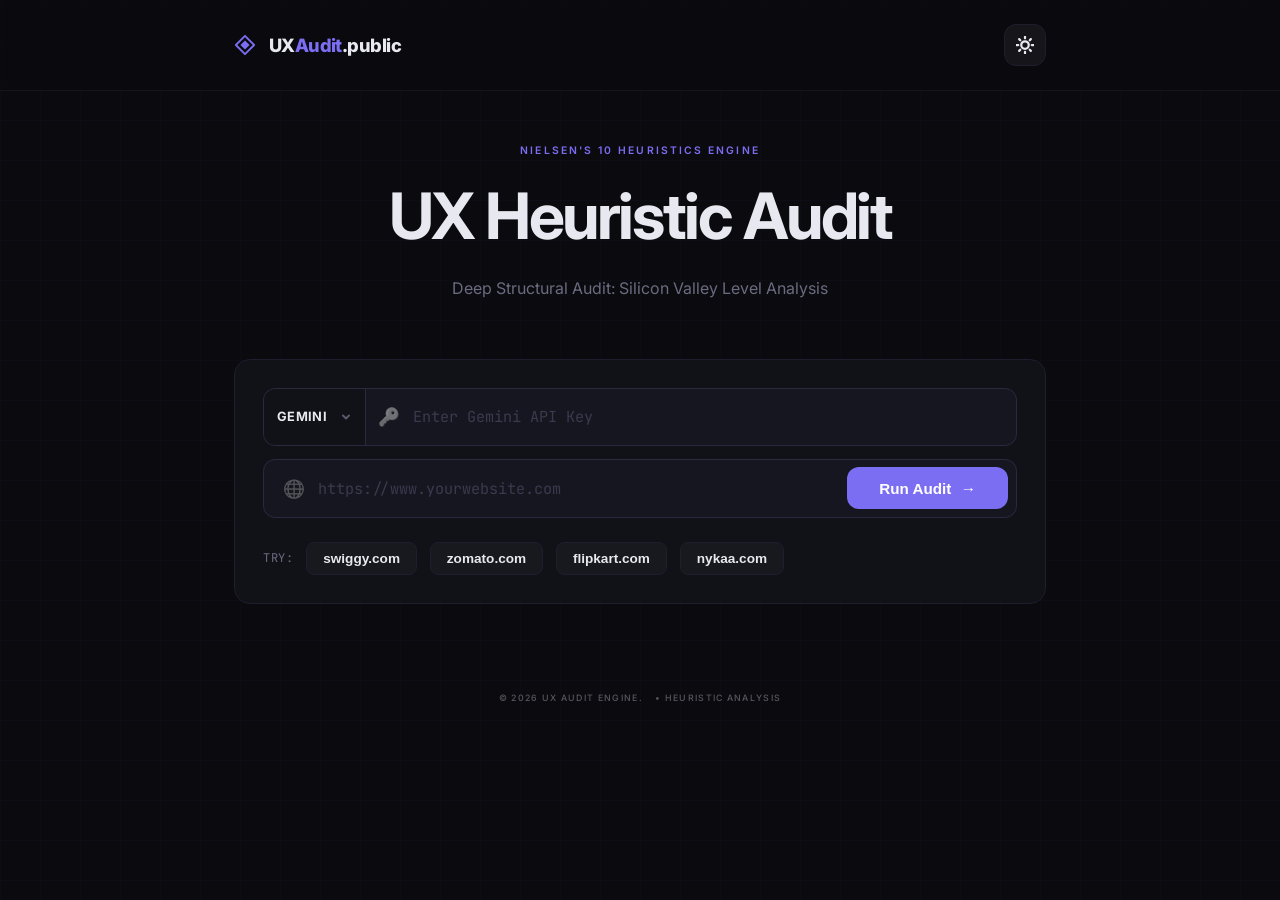
==== commit 1294e712: "✨ Brand Refinement: Removed 'Public Domain' prefix for a cleaner UX Heuristic Audit identity" ====
--- a/templates/index.html
+++ b/templates/index.html
@@ -3,7 +3,7 @@
 <head>
   <meta charset="UTF-8" />
   <meta name="viewport" content="width=device-width, initial-scale=1.0"/>
-  <title>UX Audit Engine — Public Domain Heuristic Evaluator</title>
+  <title>UX Audit Engine — Heuristic Evaluator</title>
   <meta name="description" content="AI-Powered UX Heuristic Audit. Deep structural analysis based on Nielsen's 10 Heuristics. Professional-grade insights for senior designers and product teams.">
   
   <!-- Social Media Previews (OpenGraph) -->
@@ -55,7 +55,7 @@
     <!-- Hero -->
     <section class="hero">
       <p class="hero-label">NIELSEN'S 10 HEURISTICS ENGINE</p>
-      <h1 class="hero-title">Public Domain<br/>UX Heuristic Audit</h1>
+      <h1 class="hero-title">UX Heuristic Audit</h1>
       <p class="hero-sub"><span>Deep Structural Audit:</span> <span>Silicon Valley Level Analysis</span></p>
     </section>
 
@@ -350,7 +350,7 @@
 
     <footer class="main-footer">
       <div class="footer-badge">
-        <span class="badge">© 2026 UX AUDIT ENGINE. <span class="footer-extra">• PUBLIC DOMAIN HEURISTIC ANALYSIS</span></span>
+        <span class="badge">© 2026 UX AUDIT ENGINE. <span class="footer-extra">• HEURISTIC ANALYSIS</span></span>
       </div>
     </footer>
 
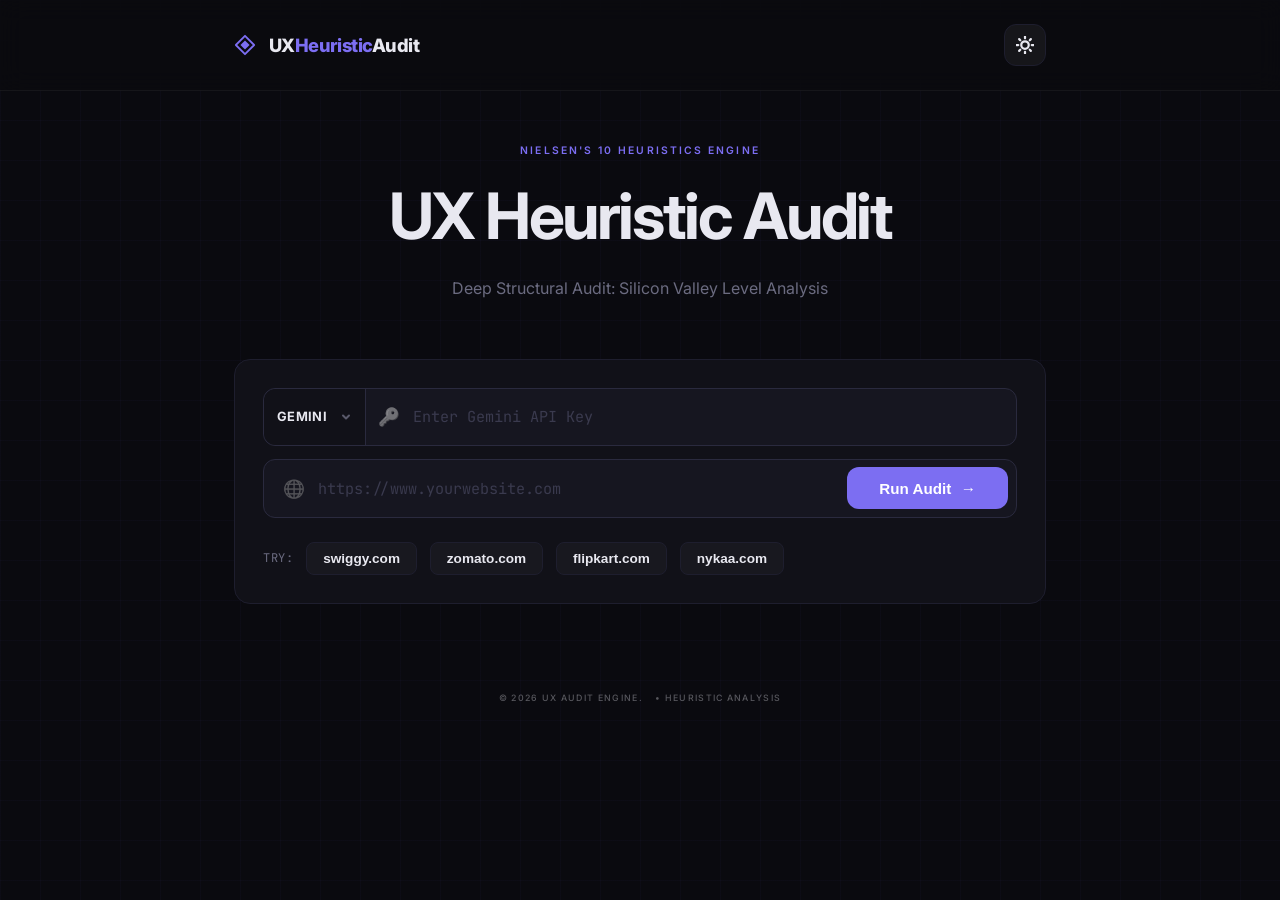
==== commit 892f4a5a: "✨ Final Polish: Updated logo and implemented LocalStorage persistence for Free Tier stability" ====
--- a/templates/index.html
+++ b/templates/index.html
@@ -37,7 +37,7 @@
           <path d="M12 2L22 12L12 22L2 12L12 2Z" stroke="currentColor" stroke-width="2" stroke-linejoin="round"/>
           <path d="M12 7L17 12L12 17L7 12L12 7Z" fill="currentColor"/>
         </svg>
-        <span class="logo-text">UX<span class="accent">Audit</span>.public</span>
+        <span class="logo-text">UX<span class="accent">Heuristic</span>Audit</span>
       </div>
       <div class="header-actions">
         <button class="theme-toggle" onclick="toggleTheme()" title="Toggle Theme">
